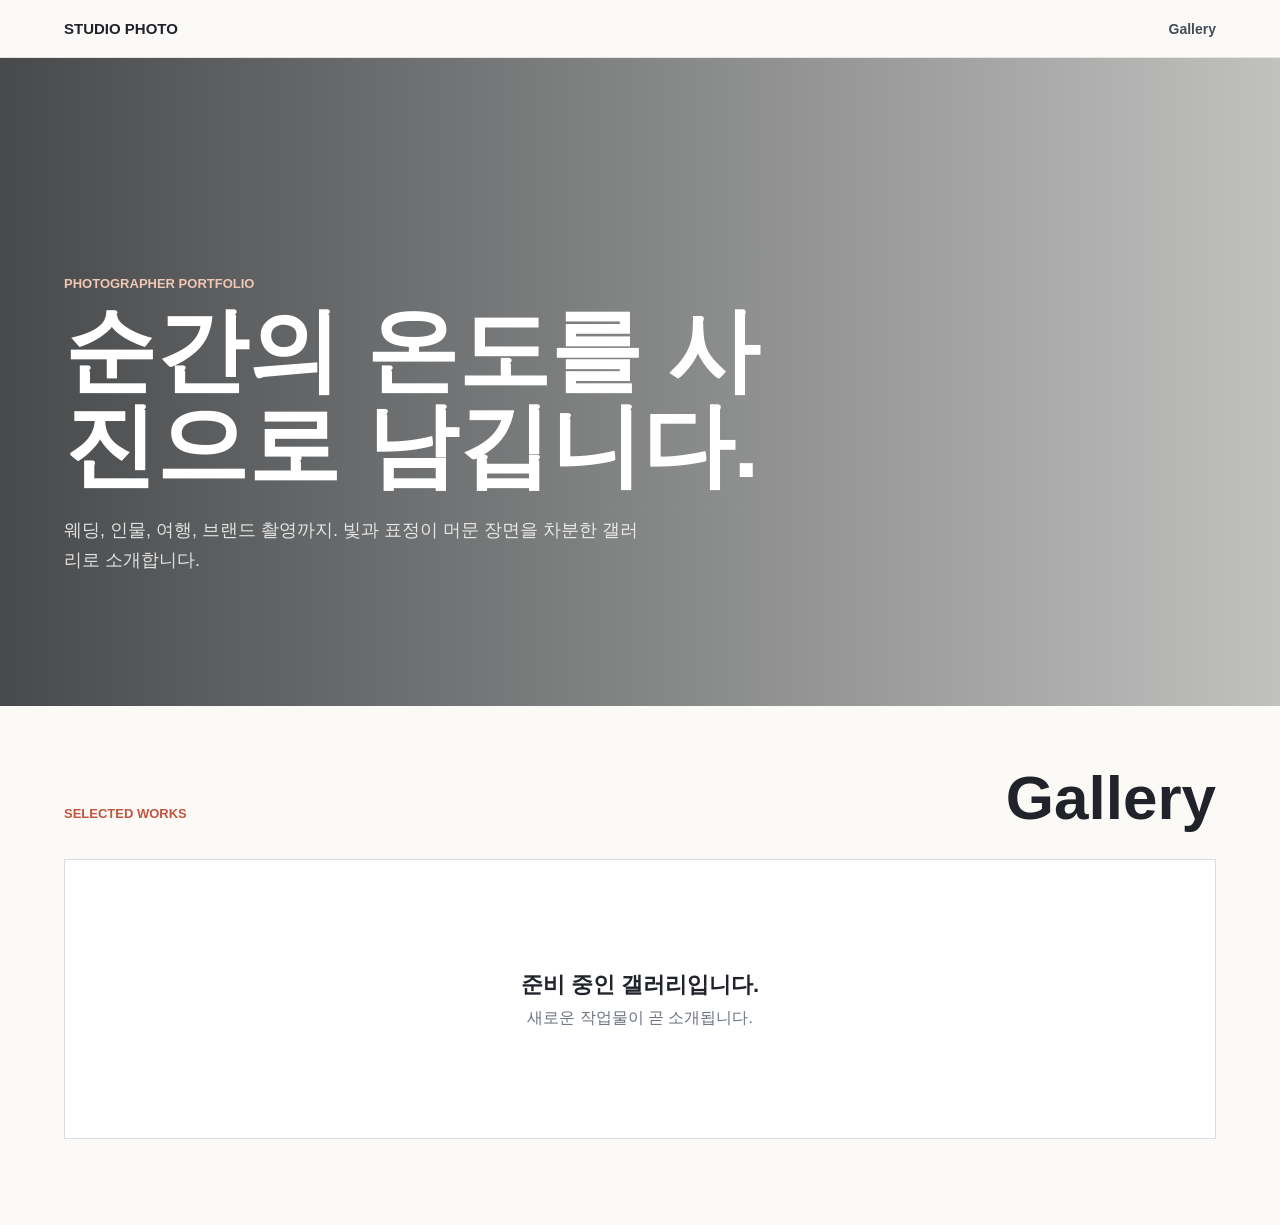
==== index.html @ 6594cebb "Initial photographer gallery" ====
<!doctype html>
<html lang="ko">
  <head>
    <meta charset="UTF-8" />
    <meta name="viewport" content="width=device-width, initial-scale=1.0" />
    <title>Photographer Portfolio</title>
    <link rel="stylesheet" href="./styles.css" />
  </head>
  <body class="public-page">
    <header class="site-header">
      <a class="site-logo" href="./index.html" aria-label="홈">STUDIO PHOTO</a>
      <nav aria-label="사이트 메뉴">
        <a href="#gallery">Gallery</a>
      </nav>
    </header>

    <main>
      <section class="hero">
        <div class="hero-copy">
          <p class="eyebrow">Photographer Portfolio</p>
          <h1>순간의 온도를 사진으로 남깁니다.</h1>
          <p>
            웨딩, 인물, 여행, 브랜드 촬영까지. 빛과 표정이 머문 장면을
            차분한 갤러리로 소개합니다.
          </p>
        </div>
      </section>

      <section id="gallery" class="public-gallery-section" aria-label="사진 갤러리">
        <div class="section-heading">
          <p class="eyebrow">Selected Works</p>
          <h2>Gallery</h2>
        </div>

        <div id="empty-state" class="public-empty">
          <h3>준비 중인 갤러리입니다.</h3>
          <p>새로운 작업물이 곧 소개됩니다.</p>
        </div>

        <div id="public-gallery" class="masonry-gallery" aria-live="polite"></div>
      </section>
    </main>

    <dialog id="photo-dialog" class="photo-dialog public-dialog">
      <button id="close-dialog" class="close-button" type="button" aria-label="닫기">×</button>
      <img id="dialog-image" alt="" />
    </dialog>

    <script src="./gallery.js"></script>
  </body>
</html>
---- styles.css ----
:root {
  color-scheme: light;
  --ink: #20242a;
  --muted: #6d7480;
  --line: #d8dde4;
  --paper: #f7f8fa;
  --panel: #ffffff;
  --accent: #0f766e;
  --accent-dark: #115e59;
  --warm: #c0563f;
  --shadow: 0 18px 55px rgba(31, 39, 50, 0.12);
}

* {
  box-sizing: border-box;
}

html {
  scroll-behavior: smooth;
}

body {
  margin: 0;
  min-height: 100vh;
  background: var(--paper);
  color: var(--ink);
  font-family:
    Inter, Pretendard, -apple-system, BlinkMacSystemFont, "Segoe UI", sans-serif;
}

a {
  color: inherit;
  text-decoration: none;
}

button,
input,
textarea {
  font: inherit;
}

button {
  cursor: pointer;
}

.public-page {
  background: #fbfaf7;
}

.site-header {
  position: sticky;
  top: 0;
  z-index: 10;
  display: flex;
  align-items: center;
  justify-content: space-between;
  padding: 20px clamp(18px, 5vw, 72px);
  border-bottom: 1px solid rgba(32, 36, 42, 0.1);
  background: rgba(251, 250, 247, 0.88);
  backdrop-filter: blur(16px);
}

.site-logo {
  font-size: 15px;
  font-weight: 900;
  letter-spacing: 0;
}

.site-header nav {
  display: flex;
  gap: 22px;
  color: #454c55;
  font-size: 14px;
  font-weight: 700;
}

.hero {
  display: grid;
  min-height: 72vh;
  align-items: end;
  padding: clamp(70px, 11vw, 130px) clamp(18px, 5vw, 72px);
  color: white;
  background:
    linear-gradient(90deg, rgba(8, 11, 15, 0.74), rgba(8, 11, 15, 0.24)),
    url("https://images.unsplash.com/photo-1492691527719-9d1e07e534b4?auto=format&fit=crop&w=1800&q=80")
      center / cover;
}

.hero-copy {
  width: min(760px, 100%);
}

.eyebrow {
  margin: 0 0 12px;
  color: var(--warm);
  font-size: 13px;
  font-weight: 900;
  letter-spacing: 0;
  text-transform: uppercase;
}

.hero .eyebrow {
  color: #f0c6b4;
}

.hero h1 {
  margin: 0;
  max-width: 760px;
  font-size: clamp(42px, 8vw, 92px);
  line-height: 1.03;
  letter-spacing: 0;
}

.hero p:not(.eyebrow) {
  max-width: 580px;
  margin: 22px 0 0;
  color: rgba(255, 255, 255, 0.82);
  font-size: 18px;
  line-height: 1.7;
}

.public-gallery-section {
  padding: 56px clamp(18px, 5vw, 72px) 86px;
}

.section-heading {
  display: flex;
  align-items: end;
  justify-content: space-between;
  margin-bottom: 26px;
}

.section-heading h2 {
  margin: 0;
  font-size: clamp(34px, 5vw, 62px);
  letter-spacing: 0;
}

.public-empty {
  display: grid;
  min-height: 280px;
  place-content: center;
  border: 1px solid var(--line);
  background: white;
  text-align: center;
}

.public-empty h3 {
  margin: 0;
  font-size: 22px;
}

.public-empty p {
  margin: 8px 0 0;
  color: var(--muted);
}

.masonry-gallery {
  column-count: 3;
  column-gap: 18px;
}

.masonry-item {
  display: block;
  width: 100%;
  margin: 0 0 18px;
  padding: 0;
  overflow: hidden;
  border: 0;
  background: transparent;
  break-inside: avoid;
}

.masonry-item img {
  display: block;
  width: 100%;
  border-radius: 4px;
  filter: saturate(0.96) contrast(1.03);
  transition:
    transform 220ms ease,
    filter 220ms ease;
}

.masonry-item:hover img {
  filter: saturate(1.05) contrast(1.06);
  transform: scale(1.018);
}

.app-shell {
  min-height: 100vh;
  padding: 28px;
}

.workspace {
  display: grid;
  grid-template-columns: minmax(280px, 360px) minmax(0, 1fr);
  min-height: calc(100vh - 56px);
  overflow: hidden;
  background: var(--panel);
  border: 1px solid var(--line);
  border-radius: 8px;
  box-shadow: var(--shadow);
}

.uploader {
  display: flex;
  flex-direction: column;
  gap: 28px;
  padding: 28px;
  background: #eef5f3;
  border-right: 1px solid var(--line);
}

.brand {
  display: flex;
  gap: 14px;
  align-items: center;
}

.brand-mark {
  display: grid;
  width: 44px;
  height: 44px;
  place-items: center;
  border-radius: 8px;
  background: var(--accent);
  color: white;
  font-weight: 800;
}

.brand h1,
.gallery-toolbar h2,
.dialog-copy h3 {
  margin: 0;
  letter-spacing: 0;
}

.brand h1 {
  font-size: 24px;
}

.brand p,
.gallery-toolbar p,
.empty-state p,
.dialog-copy p {
  margin: 5px 0 0;
  color: var(--muted);
}

.photo-form {
  display: grid;
  gap: 18px;
}

.drop-zone {
  display: grid;
  min-height: 170px;
  place-items: center;
  padding: 22px;
  text-align: center;
  border: 1.5px dashed #8fb7b1;
  border-radius: 8px;
  background: rgba(255, 255, 255, 0.68);
}

.drop-zone input {
  position: absolute;
  width: 1px;
  height: 1px;
  opacity: 0;
}

.drop-icon {
  display: grid;
  width: 42px;
  height: 42px;
  place-items: center;
  margin-bottom: 8px;
  border-radius: 999px;
  background: #dcebe7;
  color: var(--accent-dark);
  font-size: 28px;
  line-height: 1;
}

.drop-zone small {
  color: var(--muted);
}

.field {
  display: grid;
  gap: 8px;
  color: #38404a;
  font-size: 14px;
  font-weight: 700;
}

.field input,
.field textarea,
.search input {
  width: 100%;
  border: 1px solid var(--line);
  border-radius: 8px;
  background: white;
  color: var(--ink);
  outline: none;
}

.field input,
.search input {
  height: 44px;
  padding: 0 12px;
}

.field textarea {
  min-height: 96px;
  resize: vertical;
  padding: 12px;
}

.field input:focus,
.field textarea:focus,
.search input:focus {
  border-color: var(--accent);
  box-shadow: 0 0 0 3px rgba(15, 118, 110, 0.16);
}

.primary-button,
.ghost-button,
.view-site-link {
  display: inline-grid;
  min-height: 44px;
  place-items: center;
  border-radius: 8px;
  font-weight: 800;
}

.primary-button,
.ghost-button {
  border: 0;
}

.primary-button {
  background: var(--accent);
  color: white;
}

.primary-button:hover {
  background: var(--accent-dark);
}

.view-site-link {
  border: 1px solid #bfd6d2;
  background: rgba(255, 255, 255, 0.5);
  color: var(--accent-dark);
}

.gallery-panel {
  display: flex;
  min-width: 0;
  flex-direction: column;
  padding: 28px;
}

.gallery-toolbar {
  display: flex;
  gap: 16px;
  align-items: center;
  justify-content: space-between;
  padding-bottom: 22px;
  border-bottom: 1px solid var(--line);
}

.gallery-toolbar h2 {
  font-size: 26px;
}

.toolbar-actions {
  display: flex;
  gap: 10px;
  align-items: center;
}

.search {
  position: relative;
  display: block;
  width: min(260px, 36vw);
}

.search span {
  position: absolute;
  top: 50%;
  left: 12px;
  color: var(--muted);
  transform: translateY(-50%);
}

.search input {
  padding-left: 34px;
}

.ghost-button {
  padding: 0 16px;
  background: #f0f2f5;
  color: #3b4350;
}

.ghost-button:hover {
  background: #e6e9ee;
}

.empty-state {
  display: grid;
  min-height: 360px;
  place-content: center;
  text-align: center;
}

.empty-state h3 {
  margin: 0;
  font-size: 21px;
}

.gallery-grid {
  display: grid;
  grid-template-columns: repeat(auto-fill, minmax(210px, 1fr));
  gap: 18px;
  padding-top: 22px;
}

.photo-card {
  overflow: hidden;
  border: 1px solid var(--line);
  border-radius: 8px;
  background: white;
}

.photo-card img {
  display: block;
  width: 100%;
  aspect-ratio: 4 / 3;
  object-fit: cover;
  background: #e7eaee;
}

.photo-card-body {
  display: grid;
  gap: 10px;
  padding: 14px;
}

.photo-card h3 {
  margin: 0;
  overflow: hidden;
  font-size: 16px;
  text-overflow: ellipsis;
  white-space: nowrap;
}

.photo-card p {
  display: -webkit-box;
  min-height: 39px;
  margin: 0;
  overflow: hidden;
  color: var(--muted);
  font-size: 14px;
  line-height: 1.4;
  -webkit-box-orient: vertical;
  -webkit-line-clamp: 2;
}

.card-actions {
  display: flex;
  gap: 8px;
}

.card-actions button {
  flex: 1;
  height: 36px;
  border: 1px solid var(--line);
  border-radius: 8px;
  background: white;
  color: #35404c;
  font-weight: 700;
}

.card-actions .delete {
  border-color: #f0c6c0;
  color: #b84132;
}

.photo-dialog {
  width: min(920px, calc(100vw - 32px));
  padding: 0;
  border: 0;
  border-radius: 8px;
  background: white;
  box-shadow: var(--shadow);
}

.public-dialog {
  background: #11161d;
}

.photo-dialog::backdrop {
  background: rgba(15, 19, 25, 0.78);
}

.photo-dialog img {
  display: block;
  width: 100%;
  max-height: 82vh;
  object-fit: contain;
  background: #11161d;
}

.dialog-copy {
  padding: 18px 20px 22px;
}

.close-button {
  position: absolute;
  top: 12px;
  right: 12px;
  width: 38px;
  height: 38px;
  border: 0;
  border-radius: 999px;
  background: rgba(255, 255, 255, 0.92);
  color: #11161d;
  font-size: 26px;
  line-height: 1;
}

.is-hidden {
  display: none;
}

@media (max-width: 980px) {
  .masonry-gallery {
    column-count: 2;
  }
}

@media (max-width: 820px) {
  .app-shell {
    padding: 14px;
  }

  .workspace {
    grid-template-columns: 1fr;
  }

  .uploader {
    border-right: 0;
    border-bottom: 1px solid var(--line);
  }

  .gallery-toolbar,
  .toolbar-actions {
    align-items: stretch;
    flex-direction: column;
  }

  .search {
    width: 100%;
  }
}

@media (max-width: 620px) {
  .site-header {
    align-items: flex-start;
    flex-direction: column;
    gap: 12px;
  }

  .hero {
    min-height: 78vh;
  }

  .hero p:not(.eyebrow) {
    font-size: 16px;
  }

  .section-heading {
    align-items: flex-start;
    flex-direction: column;
  }

  .masonry-gallery {
    column-count: 1;
  }
}
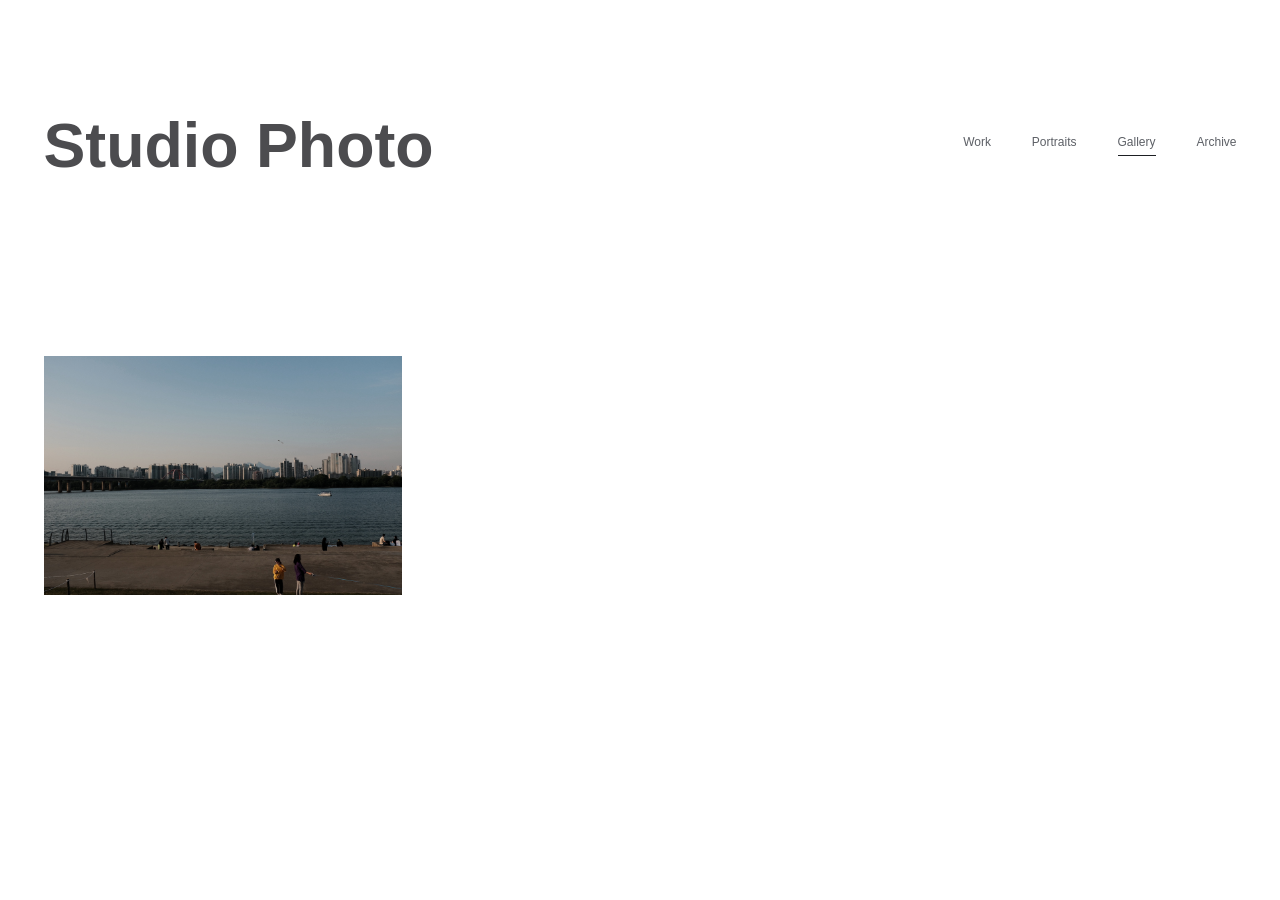
==== commit 79aaa4a4: "Refine public masonry gallery layout" ====
--- a/index.html
+++ b/index.html
@@ -8,30 +8,17 @@
   </head>
   <body class="public-page">
     <header class="site-header">
-      <a class="site-logo" href="./index.html" aria-label="홈">STUDIO PHOTO</a>
+      <a class="site-logo" href="./index.html" aria-label="홈">Studio Photo</a>
       <nav aria-label="사이트 메뉴">
-        <a href="#gallery">Gallery</a>
+        <a href="#gallery">Work</a>
+        <a href="#gallery">Portraits</a>
+        <a href="#gallery" aria-current="page">Gallery</a>
+        <a href="#gallery">Archive</a>
       </nav>
     </header>
 
     <main>
-      <section class="hero">
-        <div class="hero-copy">
-          <p class="eyebrow">Photographer Portfolio</p>
-          <h1>순간의 온도를 사진으로 남깁니다.</h1>
-          <p>
-            웨딩, 인물, 여행, 브랜드 촬영까지. 빛과 표정이 머문 장면을
-            차분한 갤러리로 소개합니다.
-          </p>
-        </div>
-      </section>
-
       <section id="gallery" class="public-gallery-section" aria-label="사진 갤러리">
-        <div class="section-heading">
-          <p class="eyebrow">Selected Works</p>
-          <h2>Gallery</h2>
-        </div>
-
         <div id="empty-state" class="public-empty">
           <h3>준비 중인 갤러리입니다.</h3>
           <p>새로운 작업물이 곧 소개됩니다.</p>
--- a/styles.css
+++ b/styles.css
@@ -44,83 +44,56 @@
 }
 
 .public-page {
-  background: #fbfaf7;
+  background: #ffffff;
 }
 
 .site-header {
-  position: sticky;
-  top: 0;
-  z-index: 10;
   display: flex;
   align-items: center;
   justify-content: space-between;
-  padding: 20px clamp(18px, 5vw, 72px);
-  border-bottom: 1px solid rgba(32, 36, 42, 0.1);
-  background: rgba(251, 250, 247, 0.88);
-  backdrop-filter: blur(16px);
+  min-height: 260px;
+  padding: 72px clamp(28px, 3.4vw, 70px) 42px;
+  background: #ffffff;
 }
 
 .site-logo {
-  font-size: 15px;
-  font-weight: 900;
+  color: #4c4c4f;
+  font-size: clamp(40px, 4.9vw, 76px);
+  font-weight: 700;
   letter-spacing: 0;
+  line-height: 1;
 }
 
 .site-header nav {
   display: flex;
-  gap: 22px;
-  color: #454c55;
-  font-size: 14px;
-  font-weight: 700;
-}
-
-.hero {
-  display: grid;
-  min-height: 72vh;
-  align-items: end;
-  padding: clamp(70px, 11vw, 130px) clamp(18px, 5vw, 72px);
-  color: white;
-  background:
-    linear-gradient(90deg, rgba(8, 11, 15, 0.74), rgba(8, 11, 15, 0.24)),
-    url("https://images.unsplash.com/photo-1492691527719-9d1e07e534b4?auto=format&fit=crop&w=1800&q=80")
-      center / cover;
-}
-
-.hero-copy {
-  width: min(760px, 100%);
-}
-
-.eyebrow {
-  margin: 0 0 12px;
-  color: var(--warm);
-  font-size: 13px;
-  font-weight: 900;
-  letter-spacing: 0;
-  text-transform: uppercase;
-}
-
-.hero .eyebrow {
-  color: #f0c6b4;
-}
-
-.hero h1 {
-  margin: 0;
-  max-width: 760px;
-  font-size: clamp(42px, 8vw, 92px);
-  line-height: 1.03;
-  letter-spacing: 0;
-}
-
-.hero p:not(.eyebrow) {
-  max-width: 580px;
-  margin: 22px 0 0;
-  color: rgba(255, 255, 255, 0.82);
-  font-size: 18px;
-  line-height: 1.7;
+  flex-wrap: wrap;
+  gap: clamp(24px, 3.2vw, 62px);
+  align-items: center;
+  justify-content: flex-end;
+  max-width: 48vw;
+  color: #5d6066;
+  font-size: 12px;
+  font-weight: 500;
+}
+
+.site-header nav a {
+  position: relative;
+  padding-bottom: 7px;
+}
+
+.site-header nav a[aria-current="page"]::after,
+.site-header nav a:hover::after {
+  position: absolute;
+  right: 0;
+  bottom: 0;
+  left: 0;
+  height: 1px;
+  background: #1d1f23;
+  content: "";
 }
 
 .public-gallery-section {
-  padding: 56px clamp(18px, 5vw, 72px) 86px;
+  padding: 96px clamp(28px, 3.4vw, 70px) 130px;
 }
 
 .section-heading {
@@ -140,7 +113,7 @@
   display: grid;
   min-height: 280px;
   place-content: center;
-  border: 1px solid var(--line);
+  border: 1px solid #eeeeee;
   background: white;
   text-align: center;
 }
@@ -157,33 +130,34 @@
 
 .masonry-gallery {
   column-count: 3;
-  column-gap: 18px;
+  column-gap: clamp(42px, 4.6vw, 92px);
 }
 
 .masonry-item {
   display: block;
   width: 100%;
-  margin: 0 0 18px;
+  margin: 0 0 clamp(52px, 5vw, 96px);
   padding: 0;
   overflow: hidden;
   border: 0;
   background: transparent;
   break-inside: avoid;
+  text-align: left;
 }
 
 .masonry-item img {
   display: block;
   width: 100%;
-  border-radius: 4px;
-  filter: saturate(0.96) contrast(1.03);
+  border-radius: 0;
+  filter: saturate(0.98) contrast(1.02);
   transition:
-    transform 220ms ease,
-    filter 220ms ease;
+    opacity 180ms ease,
+    transform 180ms ease;
 }
 
 .masonry-item:hover img {
-  filter: saturate(1.05) contrast(1.06);
-  transform: scale(1.018);
+  opacity: 0.86;
+  transform: translateY(-2px);
 }
 
 .app-shell {
@@ -200,6 +174,10 @@
   border: 1px solid var(--line);
   border-radius: 8px;
   box-shadow: var(--shadow);
+}
+
+.guide-workspace {
+  grid-template-columns: minmax(260px, 340px) minmax(0, 1fr);
 }
 
 .uploader {
@@ -433,6 +411,48 @@
   border: 1px solid var(--line);
   border-radius: 8px;
   background: white;
+}
+
+.guide-content {
+  display: grid;
+  gap: 18px;
+  max-width: 760px;
+  padding-top: 24px;
+}
+
+.guide-content section {
+  padding: 22px;
+  border: 1px solid var(--line);
+  border-radius: 8px;
+  background: white;
+}
+
+.guide-content h3 {
+  margin: 0 0 8px;
+  font-size: 18px;
+}
+
+.guide-content p {
+  margin: 0;
+  color: var(--muted);
+  line-height: 1.6;
+}
+
+.guide-content pre {
+  overflow: auto;
+  margin: 14px 0 0;
+  padding: 16px;
+  border-radius: 8px;
+  background: #151922;
+  color: #eef2f7;
+}
+
+.public-url {
+  display: inline-block;
+  margin-top: 12px;
+  color: var(--accent-dark);
+  font-weight: 800;
+  word-break: break-all;
 }
 
 .photo-card img {
@@ -537,6 +557,18 @@
 }
 
 @media (max-width: 980px) {
+  .site-header {
+    align-items: flex-start;
+    flex-direction: column;
+    gap: 34px;
+    min-height: 220px;
+  }
+
+  .site-header nav {
+    justify-content: flex-start;
+    max-width: 100%;
+  }
+
   .masonry-gallery {
     column-count: 2;
   }
@@ -571,20 +603,14 @@
   .site-header {
     align-items: flex-start;
     flex-direction: column;
-    gap: 12px;
-  }
-
-  .hero {
-    min-height: 78vh;
-  }
-
-  .hero p:not(.eyebrow) {
-    font-size: 16px;
-  }
-
-  .section-heading {
-    align-items: flex-start;
-    flex-direction: column;
+    gap: 22px;
+    min-height: auto;
+    padding-top: 42px;
+  }
+
+  .site-header nav {
+    gap: 18px;
+    font-size: 12px;
   }
 
   .masonry-gallery {
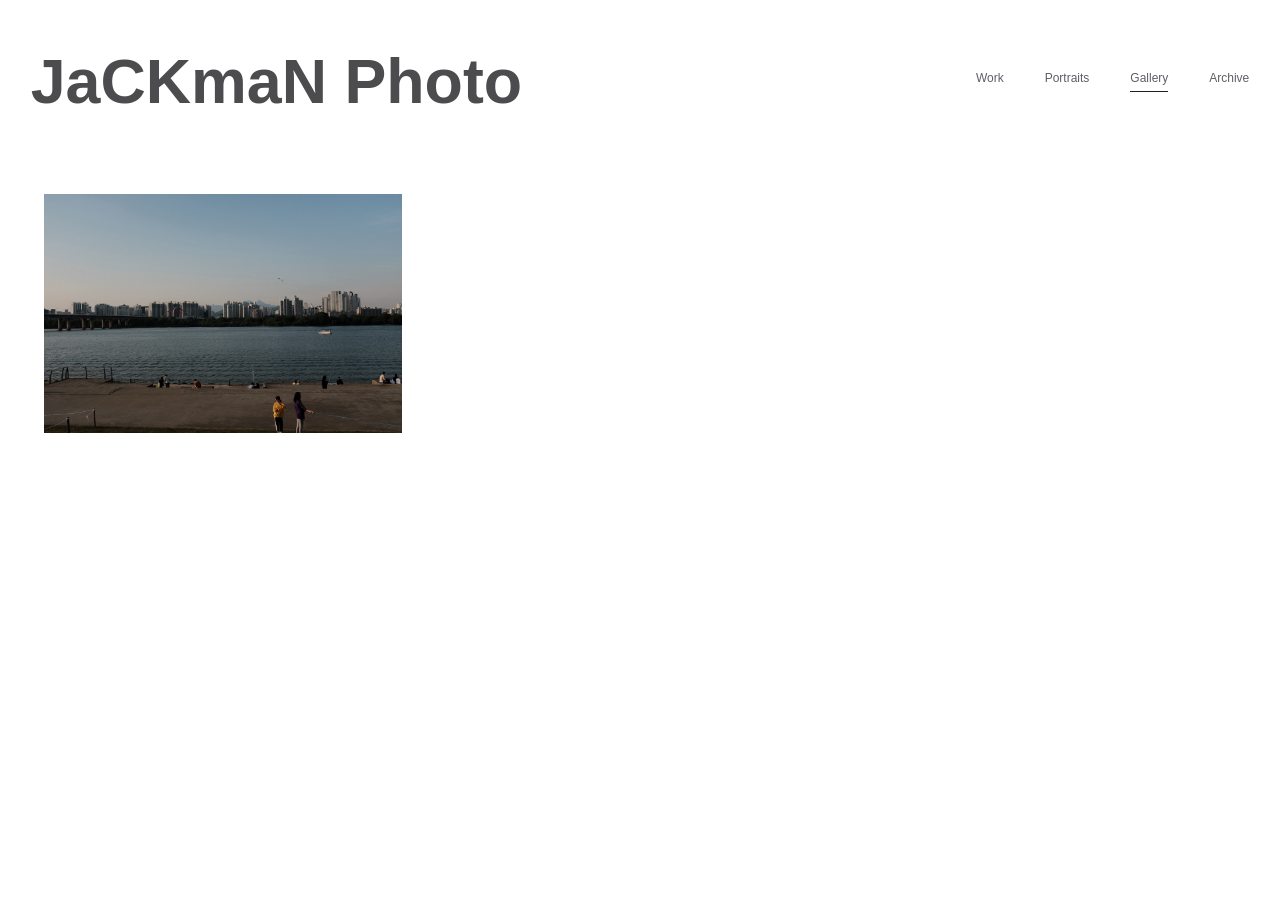
==== commit bff13106: "fix: logo modify" ====
--- a/index.html
+++ b/index.html
@@ -8,7 +8,7 @@
   </head>
   <body class="public-page">
     <header class="site-header">
-      <a class="site-logo" href="./index.html" aria-label="홈">Studio Photo</a>
+      <a class="site-logo" href="./index.html" aria-label="홈">JaCKmaN Photo</a>
       <nav aria-label="사이트 메뉴">
         <a href="#gallery">Work</a>
         <a href="#gallery">Portraits</a>
--- a/styles.css
+++ b/styles.css
@@ -51,8 +51,7 @@
   display: flex;
   align-items: center;
   justify-content: space-between;
-  min-height: 260px;
-  padding: 72px clamp(28px, 3.4vw, 70px) 42px;
+  padding: 50px clamp(30px, 2.4vw, 68px) 30px;
   background: #ffffff;
 }
 
@@ -93,7 +92,7 @@
 }
 
 .public-gallery-section {
-  padding: 96px clamp(28px, 3.4vw, 70px) 130px;
+  padding: 51px clamp(28px, 3.4vw, 70px) 50px;
 }
 
 .section-heading {
@@ -510,10 +509,9 @@
 }
 
 .photo-dialog {
-  width: min(920px, calc(100vw - 32px));
+  width: min(1200px, calc(100vw - 32px));
   padding: 0;
   border: 0;
-  border-radius: 8px;
   background: white;
   box-shadow: var(--shadow);
 }
@@ -546,8 +544,8 @@
   height: 38px;
   border: 0;
   border-radius: 999px;
-  background: rgba(255, 255, 255, 0.92);
-  color: #11161d;
+  background: rgba(255, 255, 255, 0);
+  color: #ffffff;
   font-size: 26px;
   line-height: 1;
 }
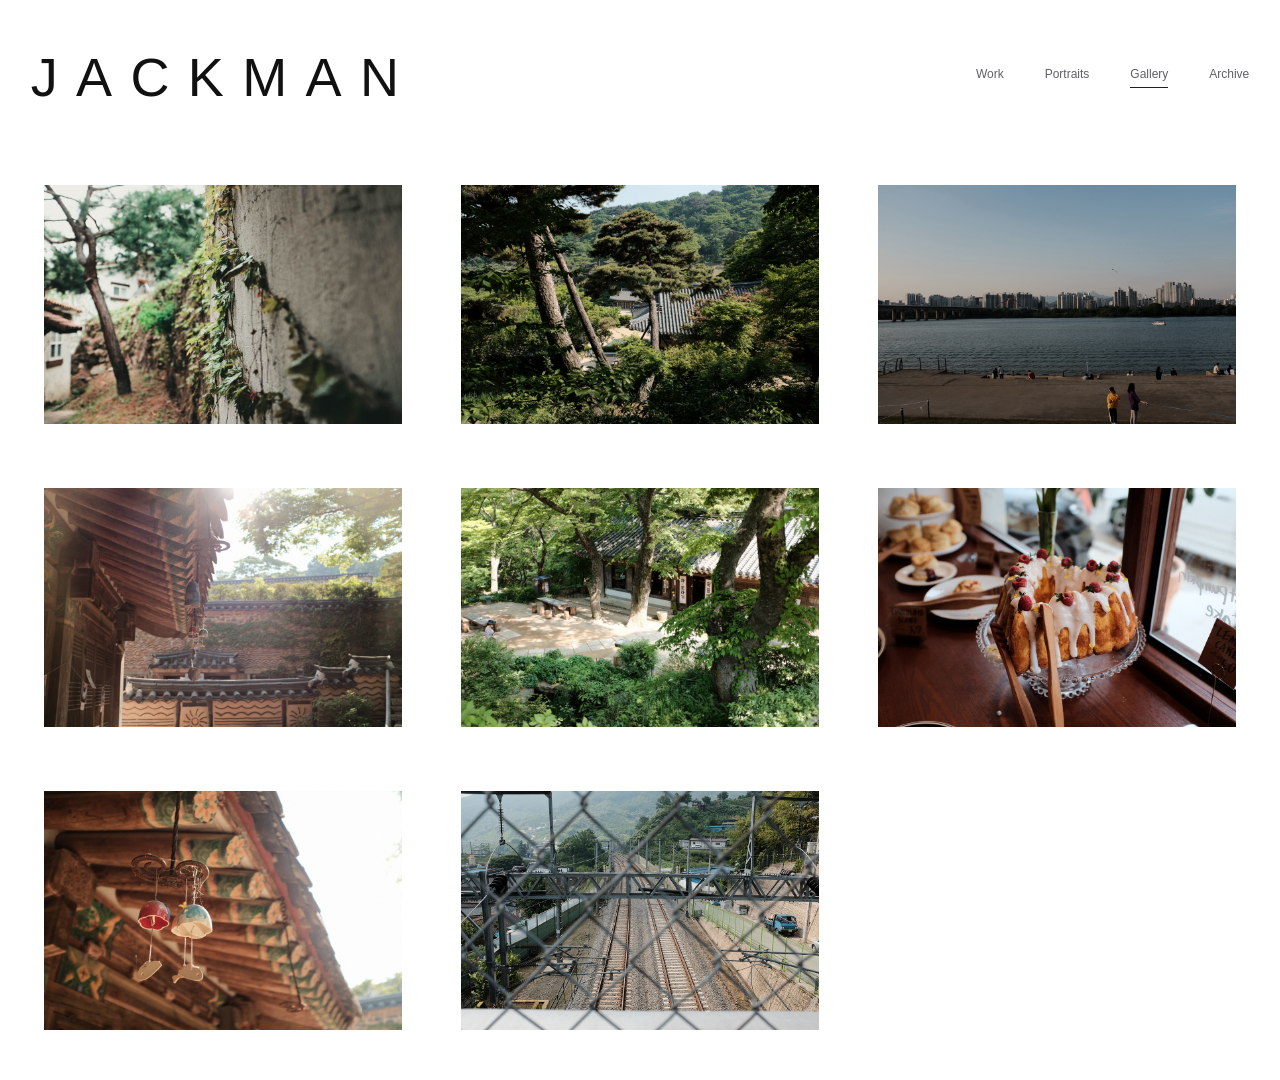
==== commit 4d648485: "fix: admin modify" ====
--- a/index.html
+++ b/index.html
@@ -8,7 +8,7 @@
   </head>
   <body class="public-page">
     <header class="site-header">
-      <a class="site-logo" href="./index.html" aria-label="홈">JaCKmaN Photo</a>
+      <a class="site-logo" href="./index.html" aria-label="홈">JACKMAN</a>
       <nav aria-label="사이트 메뉴">
         <a href="#gallery">Work</a>
         <a href="#gallery">Portraits</a>
@@ -30,7 +30,15 @@
 
     <dialog id="photo-dialog" class="photo-dialog public-dialog">
       <button id="close-dialog" class="close-button" type="button" aria-label="닫기">×</button>
-      <img id="dialog-image" alt="" />
+      <div class="lightbox-actions" aria-label="사진 이동">
+        <button id="prev-photo" class="lightbox-nav" type="button" aria-label="이전 사진">←</button>
+        <button id="next-photo" class="lightbox-nav" type="button" aria-label="다음 사진">→</button>
+      </div>
+      <figure class="lightbox-frame">
+        <img id="dialog-image" alt="" />
+      </figure>
+      <div class="lightbox-brand" aria-hidden="true">JACKMAN</div>
+      <div id="photo-counter" class="photo-counter" aria-live="polite">0 / 0</div>
     </dialog>
 
     <script src="./gallery.js"></script>
--- a/styles.css
+++ b/styles.css
@@ -56,11 +56,13 @@
 }
 
 .site-logo {
-  color: #4c4c4f;
-  font-size: clamp(40px, 4.9vw, 76px);
-  font-weight: 700;
-  letter-spacing: 0;
+  color: #111;
+  font-family: "Helvetica Neue", Helvetica, Arial, sans-serif;
+  font-size: clamp(28px, 4.6vw, 54px);
+  font-weight: 300;
+  letter-spacing: 0.34em;
   line-height: 1;
+  text-transform: uppercase;
 }
 
 .site-header nav {
@@ -238,6 +240,16 @@
   border: 1.5px dashed #8fb7b1;
   border-radius: 8px;
   background: rgba(255, 255, 255, 0.68);
+  transition:
+    background-color 160ms ease,
+    border-color 160ms ease,
+    box-shadow 160ms ease;
+}
+
+.drop-zone.is-dragover {
+  border-color: var(--accent);
+  background: rgba(220, 235, 231, 0.9);
+  box-shadow: 0 0 0 4px rgba(15, 118, 110, 0.14);
 }
 
 .drop-zone input {
@@ -410,6 +422,21 @@
   border: 1px solid var(--line);
   border-radius: 8px;
   background: white;
+  transition:
+    opacity 140ms ease,
+    transform 140ms ease,
+    box-shadow 140ms ease;
+}
+
+.photo-card[draggable="true"] {
+  cursor: grab;
+}
+
+.photo-card.is-dragging {
+  opacity: 0.5;
+  cursor: grabbing;
+  transform: scale(0.98);
+  box-shadow: 0 12px 30px rgba(31, 39, 50, 0.16);
 }
 
 .guide-content {
@@ -488,6 +515,12 @@
   -webkit-line-clamp: 2;
 }
 
+.drag-hint {
+  color: #8a929c;
+  font-size: 12px;
+  font-weight: 700;
+}
+
 .card-actions {
   display: flex;
   gap: 8px;
@@ -509,27 +542,42 @@
 }
 
 .photo-dialog {
-  width: min(1200px, calc(100vw - 32px));
+  width: 100vw;
+  max-width: none;
+  height: 100vh;
+  max-height: none;
+  margin: 0;
   padding: 0;
   border: 0;
+  overflow: hidden;
   background: white;
-  box-shadow: var(--shadow);
 }
 
 .public-dialog {
-  background: #11161d;
+  color: #111;
+  background: #ffffff;
 }
 
 .photo-dialog::backdrop {
-  background: rgba(15, 19, 25, 0.78);
+  background: #ffffff;
+}
+
+.lightbox-frame {
+  display: grid;
+  width: 100%;
+  height: 100%;
+  margin: 0;
+  padding: 8vh clamp(72px, 12vw, 250px) 10vh;
+  place-items: center;
 }
 
 .photo-dialog img {
   display: block;
-  width: 100%;
-  max-height: 82vh;
+  width: auto;
+  max-width: 100%;
+  max-height: 78vh;
   object-fit: contain;
-  background: #11161d;
+  background: #ffffff;
 }
 
 .dialog-copy {
@@ -538,16 +586,68 @@
 
 .close-button {
   position: absolute;
-  top: 12px;
-  right: 12px;
-  width: 38px;
-  height: 38px;
+  top: 34px;
+  left: 34px;
+  z-index: 2;
+  display: grid;
+  width: 44px;
+  height: 44px;
+  place-items: center;
   border: 0;
-  border-radius: 999px;
-  background: rgba(255, 255, 255, 0);
-  color: #ffffff;
-  font-size: 26px;
+  background: transparent;
+  color: #151515;
+  font-size: 32px;
+  font-weight: 200;
   line-height: 1;
+}
+
+.lightbox-actions {
+  position: absolute;
+  top: 36px;
+  right: 34px;
+  z-index: 2;
+  display: flex;
+  gap: 24px;
+  align-items: center;
+}
+
+.lightbox-nav {
+  display: grid;
+  width: 34px;
+  height: 34px;
+  place-items: center;
+  border: 0;
+  background: transparent;
+  color: #111;
+  font-size: 32px;
+  font-weight: 200;
+  line-height: 1;
+}
+
+.lightbox-nav:disabled {
+  color: #cfcfcf;
+  cursor: default;
+}
+
+.lightbox-brand,
+.photo-counter {
+  position: absolute;
+  bottom: 34px;
+  z-index: 2;
+  color: #111;
+  font-size: 16px;
+  line-height: 1;
+}
+
+.lightbox-brand {
+  left: 34px;
+  font-family: "Helvetica Neue", Helvetica, Arial, sans-serif;
+  font-weight: 300;
+  letter-spacing: 0.28em;
+}
+
+.photo-counter {
+  right: 34px;
 }
 
 .is-hidden {
@@ -614,4 +714,33 @@
   .masonry-gallery {
     column-count: 1;
   }
-}
+
+  .lightbox-frame {
+    padding: 92px 18px 78px;
+  }
+
+  .close-button {
+    top: 22px;
+    left: 18px;
+  }
+
+  .lightbox-actions {
+    top: 24px;
+    right: 18px;
+    gap: 14px;
+  }
+
+  .lightbox-brand,
+  .photo-counter {
+    bottom: 24px;
+    font-size: 13px;
+  }
+
+  .lightbox-brand {
+    left: 18px;
+  }
+
+  .photo-counter {
+    right: 18px;
+  }
+}
